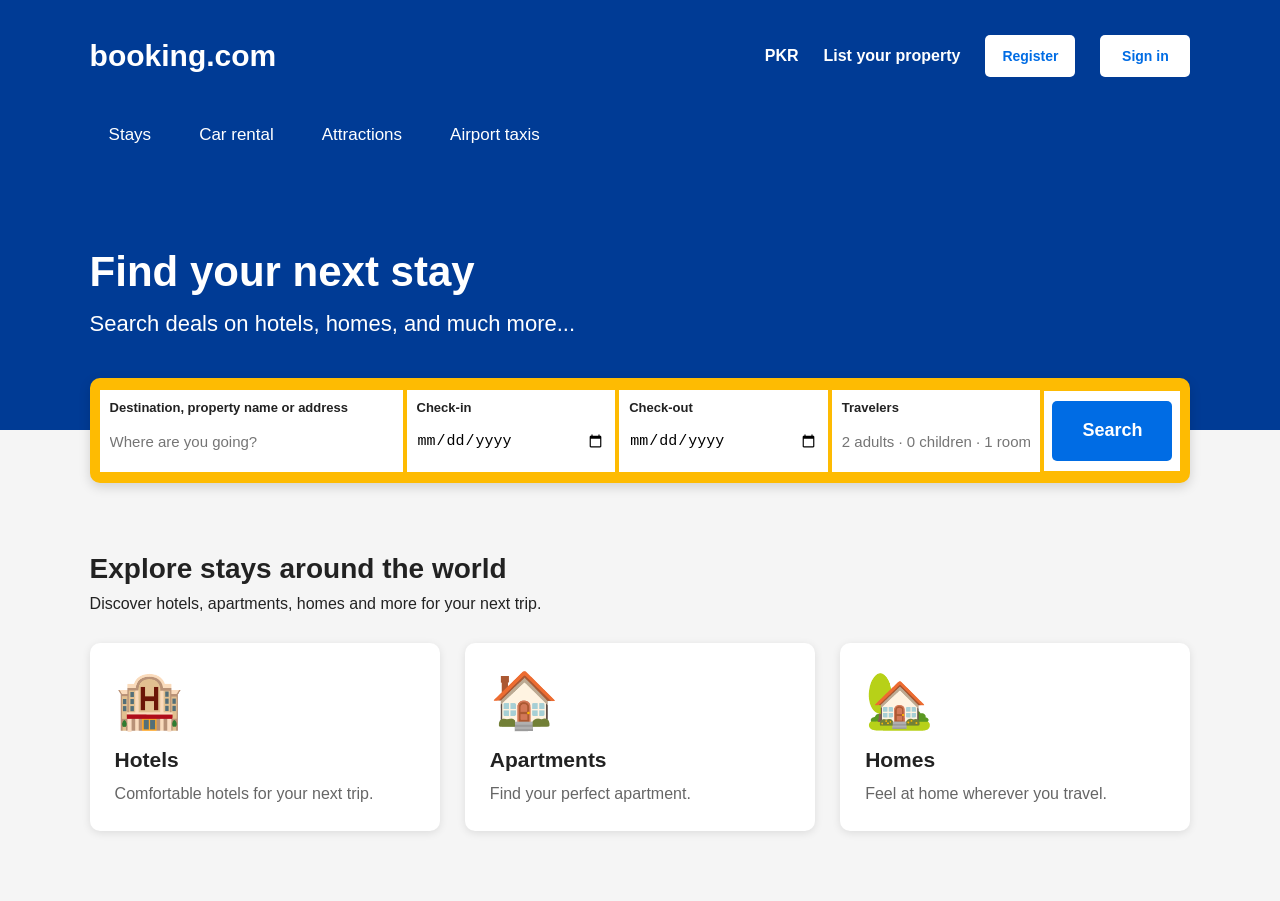
==== index.html @ 4d6a5226 "Booking website HTML CSS JavaScript" ====
<!DOCTYPE html>
<html lang="en">
<head>
    <meta charset="UTF-8">
    <meta name="viewport" content="width=device-width, initial-scale=1.0">
    <title>Booking Website</title>
    <link rel="stylesheet" href="style.css">
</head>
<!DOCTYPE html>
<html lang="en">
<head>
    <meta charset="UTF-8">
    <meta name="viewport" content="width=device-width, initial-scale=1.0">
    <title>Booking.com Clone</title>
    <link rel="stylesheet" href="style.css">
</head>

<body>

    <!-- HERO SECTION -->
    <div id="herodiv">

        <!-- TOP BAR -->
        <div id="top-bar">

            <div id="div1">
                <span>booking.com</span>
            </div>

            <div id="div2">
                <span>PKR</span>
                <span>List your property</span>

                <button class="btn1">Register</button>
                <button class="btn1">Sign in</button>
            </div>

        </div>

        <!-- NAVIGATION -->
        <nav id="div3">
            <a href="#">Stays</a>
            <a href="#">Car rental</a>
            <a href="#">Attractions</a>
            <a href="#">Airport taxis</a>
        </nav>

        <!-- HERO TEXT -->
        <div class="hero-text">
            <h2>Find your next stay</h2>
            <p>Search deals on hotels, homes, and much more...</p>
        </div>

    </div>


    <!-- SEARCH BAR -->
    <div id="input">

        <!-- DESTINATION -->
        <div class="searchbr destination">
            <label for="name">Destination, property name or address</label>
            <input
                type="text"
                id="name"
                placeholder="Where are you going?"
            >
        </div>


        <!-- CHECK IN -->
        <div class="searchbr">
            <label for="checkin">Check-in</label>
            <input
                type="date"
                id="checkin"
            >
        </div>


        <!-- CHECK OUT -->
        <div class="searchbr">
            <label for="checkout">Check-out</label>
            <input
                type="date"
                id="checkout"
            >
        </div>


        <!-- TRAVELERS -->
        <div class="searchbr">
            <label for="aname">Travelers</label>
            <input
                type="text"
                id="aname"
                placeholder="2 adults · 0 children · 1 room"
            >
        </div>


        <!-- SEARCH BUTTON -->
        <div class="search-button">
            <button id="search">Search</button>
        </div>

    </div>


    <!-- EXTRA CONTENT -->
    <section class="offers">

        <h2>Explore stays around the world</h2>

        <p>
            Discover hotels, apartments, homes and more for your next trip.
        </p>

        <div class="cards">

            <div class="card">
                <div class="card-img">🏨</div>
                <h3>Hotels</h3>
                <p>Comfortable hotels for your next trip.</p>
            </div>

            <div class="card">
                <div class="card-img">🏠</div>
                <h3>Apartments</h3>
                <p>Find your perfect apartment.</p>
            </div>

            <div class="card">
                <div class="card-img">🏡</div>
                <h3>Homes</h3>
                <p>Feel at home wherever you travel.</p>
            </div>

        </div>

    </section>
<script src="app.js"></script>
</body>
</html>
---- style.css ----
/* ================= GENERAL ================= */

* {
    margin: 0;
    padding: 0;
    box-sizing: border-box;
}

body {
    font-family: Arial, sans-serif;
    background-color: #f5f5f5;
    color: #222;
}


/* ================= HERO SECTION ================= */

#herodiv {
    background-color: #003b95;
    width: 100%;
    min-height: 430px;
    padding: 35px 7%;
    color: white;
}


/* ================= TOP BAR ================= */

#top-bar {
    display: flex;
    justify-content: space-between;
    align-items: center;
}


/* BOOKING LOGO */

#div1 span {
    font-size: 30px;
    font-weight: bold;
    cursor: pointer;
}


/* RIGHT SIDE */

#div2 {
    display: flex;
    align-items: center;
    gap: 25px;
}

#div2 span {
    font-weight: bold;
    cursor: pointer;
    font-size: 16px;
}


/* ================= BUTTONS ================= */

.btn1 {
    background-color: white;
    color: #006ce4;
    border: none;
    border-radius: 5px;
    width: 90px;
    height: 42px;
    font-size: 14px;
    font-weight: bold;
    cursor: pointer;
}

.btn1:hover {
    background-color: #eeeeee;
}


/* ================= NAVIGATION ================= */

#div3 {
    display: flex;
    align-items: center;
    gap: 10px;
    padding-top: 35px;
}

#div3 a {
    padding: 12px 18px;
    color: white;
    font-size: 17px;
    text-decoration: none;
    border: 1px solid transparent;
}

#div3 a:hover {
    border: 1px solid white;
    border-radius: 25px;
}


/* ================= HERO TEXT ================= */

.hero-text {
    padding-top: 90px;
}

.hero-text h2 {
    font-size: 42px;
    font-weight: bold;
    padding: 0;
    margin-bottom: 15px;
}

.hero-text p {
    font-size: 22px;
}


/* ================= SEARCH BAR ================= */

#input {
    background-color: #febb02;

    width: 86%;
    min-height: 105px;

    margin: -52px auto 0;

    padding: 10px;

    display: flex;
    align-items: center;

    gap: 4px;

    border-radius: 10px;

    position: relative;

    box-shadow: 0 4px 12px rgba(0, 0, 0, 0.15);
}


/* ================= SEARCH FIELDS ================= */

.searchbr {
    background-color: white;

    min-height: 80px;

    padding: 10px;

    display: flex;
    flex-direction: column;

    justify-content: center;

    flex: 1;
}


/* DESTINATION */

.destination {
    flex: 1.5;
}


/* LABEL */

.searchbr label {
    font-size: 13px;
    font-weight: bold;

    margin-bottom: 7px;
}


/* INPUT */

.searchbr input {
    width: 100%;
    height: 40px;

    border: none;
    outline: none;

    font-size: 15px;

    background-color: white;
}


/* ================= SEARCH BUTTON ================= */

.search-button {
    display: flex;
    align-items: center;
    justify-content: center;

    height: 80px;

    background-color: white;

    padding: 8px;
}


#search {
    width: 120px;
    height: 60px;

    background-color: #006ce4;

    color: white;

    border: none;
    border-radius: 5px;

    font-size: 18px;
    font-weight: bold;

    cursor: pointer;
}


#search:hover {
    background-color: #0057b8;
}


/* ================= OFFERS SECTION ================= */

.offers {
    width: 86%;
    margin: 70px auto;
}

.offers h2 {
    padding: 0;
    font-size: 28px;
    margin-bottom: 10px;
}

.offers > p {
    font-size: 16px;
    margin-bottom: 30px;
}


/* ================= CARDS ================= */

.cards {
    display: flex;
    gap: 25px;
}

.card {
    background-color: white;

    width: 32%;

    padding: 25px;

    border-radius: 10px;

    box-shadow: 0 2px 8px rgba(0, 0, 0, 0.1);

    transition: 0.3s;
}

.card:hover {
    transform: translateY(-5px);
}

.card-img {
    font-size: 55px;
    margin-bottom: 15px;
}

.card h3 {
    font-size: 21px;
    margin-bottom: 10px;
}

.card p {
    color: #666;
    line-height: 1.5;
}


/* ================= RESPONSIVE ================= */

@media (max-width: 900px) {

    #herodiv {
        padding: 25px;
    }

    #top-bar {
        flex-direction: column;
        gap: 25px;
        align-items: flex-start;
    }

    #div2 {
        flex-wrap: wrap;
        gap: 15px;
    }

    #div3 {
        flex-wrap: wrap;
    }

    .hero-text {
        padding-top: 60px;
    }

    #input {
        width: 90%;
        flex-direction: column;
        margin-top: -30px;
    }

    .searchbr {
        width: 100%;
    }

    .destination {
        width: 100%;
    }

    .search-button {
        width: 100%;
    }

    #search {
        width: 100%;
    }

    .cards {
        flex-direction: column;
    }

    .card {
        width: 100%;
    }
}


@media (max-width: 600px) {

    #div1 span {
        font-size: 25px;
    }

    #div2 {
        font-size: 14px;
    }

    #div3 a {
        font-size: 14px;
        padding: 8px 10px;
    }

    .hero-text h2 {
        font-size: 30px;
    }

    .hero-text p {
        font-size: 17px;
    }
}
---- style.css ----
/* ================= GENERAL ================= */

* {
    margin: 0;
    padding: 0;
    box-sizing: border-box;
}

body {
    font-family: Arial, sans-serif;
    background-color: #f5f5f5;
    color: #222;
}


/* ================= HERO SECTION ================= */

#herodiv {
    background-color: #003b95;
    width: 100%;
    min-height: 430px;
    padding: 35px 7%;
    color: white;
}


/* ================= TOP BAR ================= */

#top-bar {
    display: flex;
    justify-content: space-between;
    align-items: center;
}


/* BOOKING LOGO */

#div1 span {
    font-size: 30px;
    font-weight: bold;
    cursor: pointer;
}


/* RIGHT SIDE */

#div2 {
    display: flex;
    align-items: center;
    gap: 25px;
}

#div2 span {
    font-weight: bold;
    cursor: pointer;
    font-size: 16px;
}


/* ================= BUTTONS ================= */

.btn1 {
    background-color: white;
    color: #006ce4;
    border: none;
    border-radius: 5px;
    width: 90px;
    height: 42px;
    font-size: 14px;
    font-weight: bold;
    cursor: pointer;
}

.btn1:hover {
    background-color: #eeeeee;
}


/* ================= NAVIGATION ================= */

#div3 {
    display: flex;
    align-items: center;
    gap: 10px;
    padding-top: 35px;
}

#div3 a {
    padding: 12px 18px;
    color: white;
    font-size: 17px;
    text-decoration: none;
    border: 1px solid transparent;
}

#div3 a:hover {
    border: 1px solid white;
    border-radius: 25px;
}


/* ================= HERO TEXT ================= */

.hero-text {
    padding-top: 90px;
}

.hero-text h2 {
    font-size: 42px;
    font-weight: bold;
    padding: 0;
    margin-bottom: 15px;
}

.hero-text p {
    font-size: 22px;
}


/* ================= SEARCH BAR ================= */

#input {
    background-color: #febb02;

    width: 86%;
    min-height: 105px;

    margin: -52px auto 0;

    padding: 10px;

    display: flex;
    align-items: center;

    gap: 4px;

    border-radius: 10px;

    position: relative;

    box-shadow: 0 4px 12px rgba(0, 0, 0, 0.15);
}


/* ================= SEARCH FIELDS ================= */

.searchbr {
    background-color: white;

    min-height: 80px;

    padding: 10px;

    display: flex;
    flex-direction: column;

    justify-content: center;

    flex: 1;
}


/* DESTINATION */

.destination {
    flex: 1.5;
}


/* LABEL */

.searchbr label {
    font-size: 13px;
    font-weight: bold;

    margin-bottom: 7px;
}


/* INPUT */

.searchbr input {
    width: 100%;
    height: 40px;

    border: none;
    outline: none;

    font-size: 15px;

    background-color: white;
}


/* ================= SEARCH BUTTON ================= */

.search-button {
    display: flex;
    align-items: center;
    justify-content: center;

    height: 80px;

    background-color: white;

    padding: 8px;
}


#search {
    width: 120px;
    height: 60px;

    background-color: #006ce4;

    color: white;

    border: none;
    border-radius: 5px;

    font-size: 18px;
    font-weight: bold;

    cursor: pointer;
}


#search:hover {
    background-color: #0057b8;
}


/* ================= OFFERS SECTION ================= */

.offers {
    width: 86%;
    margin: 70px auto;
}

.offers h2 {
    padding: 0;
    font-size: 28px;
    margin-bottom: 10px;
}

.offers > p {
    font-size: 16px;
    margin-bottom: 30px;
}


/* ================= CARDS ================= */

.cards {
    display: flex;
    gap: 25px;
}

.card {
    background-color: white;

    width: 32%;

    padding: 25px;

    border-radius: 10px;

    box-shadow: 0 2px 8px rgba(0, 0, 0, 0.1);

    transition: 0.3s;
}

.card:hover {
    transform: translateY(-5px);
}

.card-img {
    font-size: 55px;
    margin-bottom: 15px;
}

.card h3 {
    font-size: 21px;
    margin-bottom: 10px;
}

.card p {
    color: #666;
    line-height: 1.5;
}


/* ================= RESPONSIVE ================= */

@media (max-width: 900px) {

    #herodiv {
        padding: 25px;
    }

    #top-bar {
        flex-direction: column;
        gap: 25px;
        align-items: flex-start;
    }

    #div2 {
        flex-wrap: wrap;
        gap: 15px;
    }

    #div3 {
        flex-wrap: wrap;
    }

    .hero-text {
        padding-top: 60px;
    }

    #input {
        width: 90%;
        flex-direction: column;
        margin-top: -30px;
    }

    .searchbr {
        width: 100%;
    }

    .destination {
        width: 100%;
    }

    .search-button {
        width: 100%;
    }

    #search {
        width: 100%;
    }

    .cards {
        flex-direction: column;
    }

    .card {
        width: 100%;
    }
}


@media (max-width: 600px) {

    #div1 span {
        font-size: 25px;
    }

    #div2 {
        font-size: 14px;
    }

    #div3 a {
        font-size: 14px;
        padding: 8px 10px;
    }

    .hero-text h2 {
        font-size: 30px;
    }

    .hero-text p {
        font-size: 17px;
    }
}
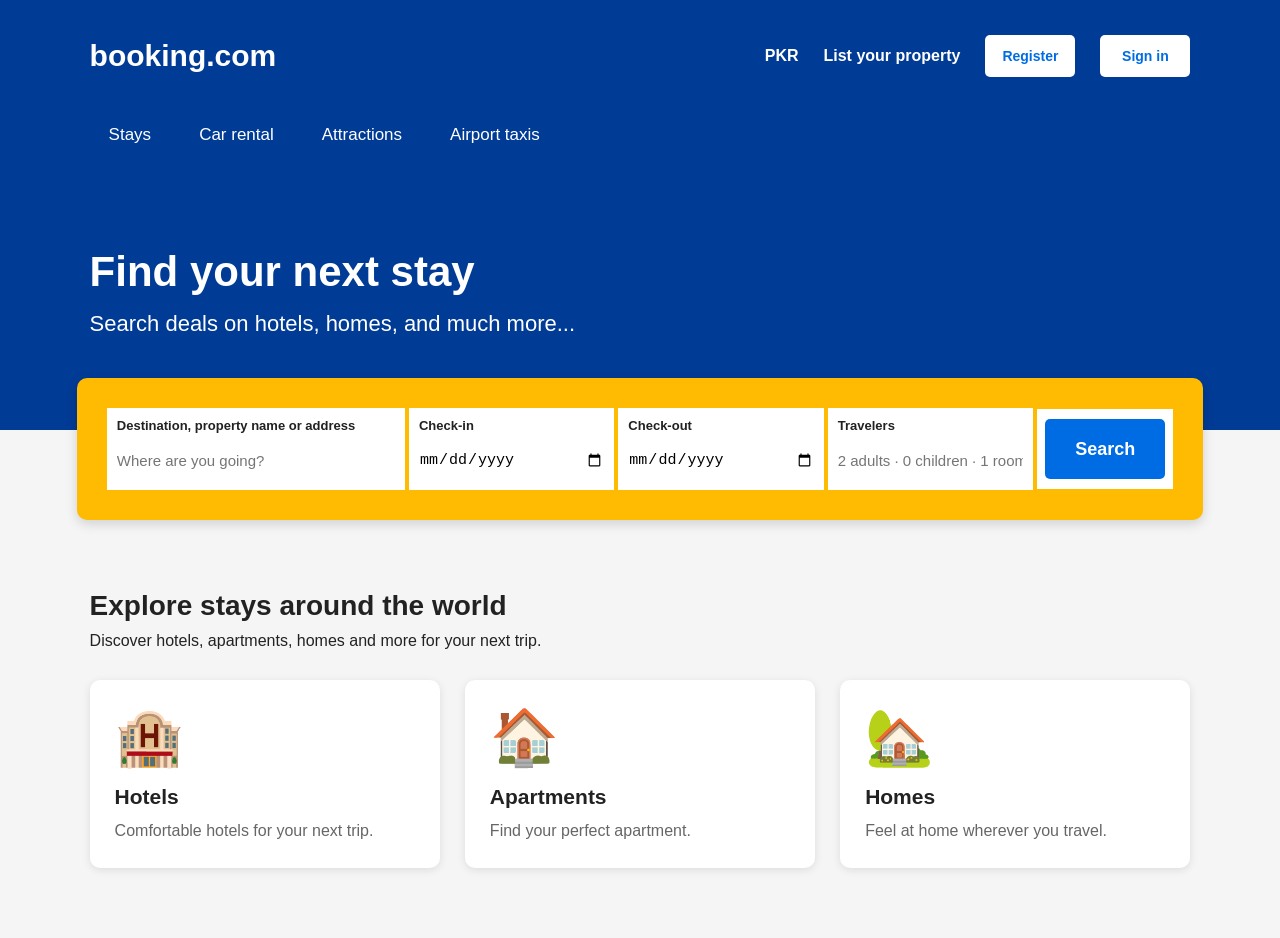
==== commit 49acf7a3: "Update Booking website with backend and sign in form" ====
--- a/index.html
+++ b/index.html
@@ -1,5 +1,6 @@
 <!DOCTYPE html>
 <html lang="en">
+
 <head>
     <meta charset="UTF-8">
     <meta name="viewport" content="width=device-width, initial-scale=1.0">
@@ -8,6 +9,7 @@
 </head>
 <!DOCTYPE html>
 <html lang="en">
+
 <head>
     <meta charset="UTF-8">
     <meta name="viewport" content="width=device-width, initial-scale=1.0">
@@ -30,9 +32,9 @@
             <div id="div2">
                 <span>PKR</span>
                 <span>List your property</span>
-
-                <button class="btn1">Register</button>
-                <button class="btn1">Sign in</button>
+<a href="index.html"><button class="btn1"link>Register</button></a>
+                <a href="singin.html"><button class="btn1">Sign in</button></a>
+                
             </div>
 
         </div>
@@ -60,42 +62,28 @@
         <!-- DESTINATION -->
         <div class="searchbr destination">
             <label for="name">Destination, property name or address</label>
-            <input
-                type="text"
-                id="name"
-                placeholder="Where are you going?"
-            >
+            <input type="text" id="name" placeholder="Where are you going?">
         </div>
 
 
         <!-- CHECK IN -->
         <div class="searchbr">
             <label for="checkin">Check-in</label>
-            <input
-                type="date"
-                id="checkin"
-            >
-        </div>
-
+            <input type="date" id="checkin">
+        
+</div>
 
         <!-- CHECK OUT -->
         <div class="searchbr">
             <label for="checkout">Check-out</label>
-            <input
-                type="date"
-                id="checkout"
-            >
+            <input type="date" id="checkout">
         </div>
 
 
         <!-- TRAVELERS -->
         <div class="searchbr">
             <label for="aname">Travelers</label>
-            <input
-                type="text"
-                id="aname"
-                placeholder="2 adults · 0 children · 1 room"
-            >
+            <input type="text" id="aname" placeholder="2 adults · 0 children · 1 room">
         </div>
 
 
@@ -139,6 +127,7 @@
         </div>
 
     </section>
-<script src="app.js"></script>
+    <script src="app.js"></script>
 </body>
+
 </html>
--- a/style.css
+++ b/style.css
@@ -122,12 +122,12 @@
 #input {
     background-color: #febb02;
 
-    width: 86%;
+    width: 88%;
     min-height: 105px;
 
     margin: -52px auto 0;
 
-    padding: 10px;
+    padding: 30px;
 
     display: flex;
     align-items: center;
--- a/style.css
+++ b/style.css
@@ -122,12 +122,12 @@
 #input {
     background-color: #febb02;
 
-    width: 86%;
+    width: 88%;
     min-height: 105px;
 
     margin: -52px auto 0;
 
-    padding: 10px;
+    padding: 30px;
 
     display: flex;
     align-items: center;
